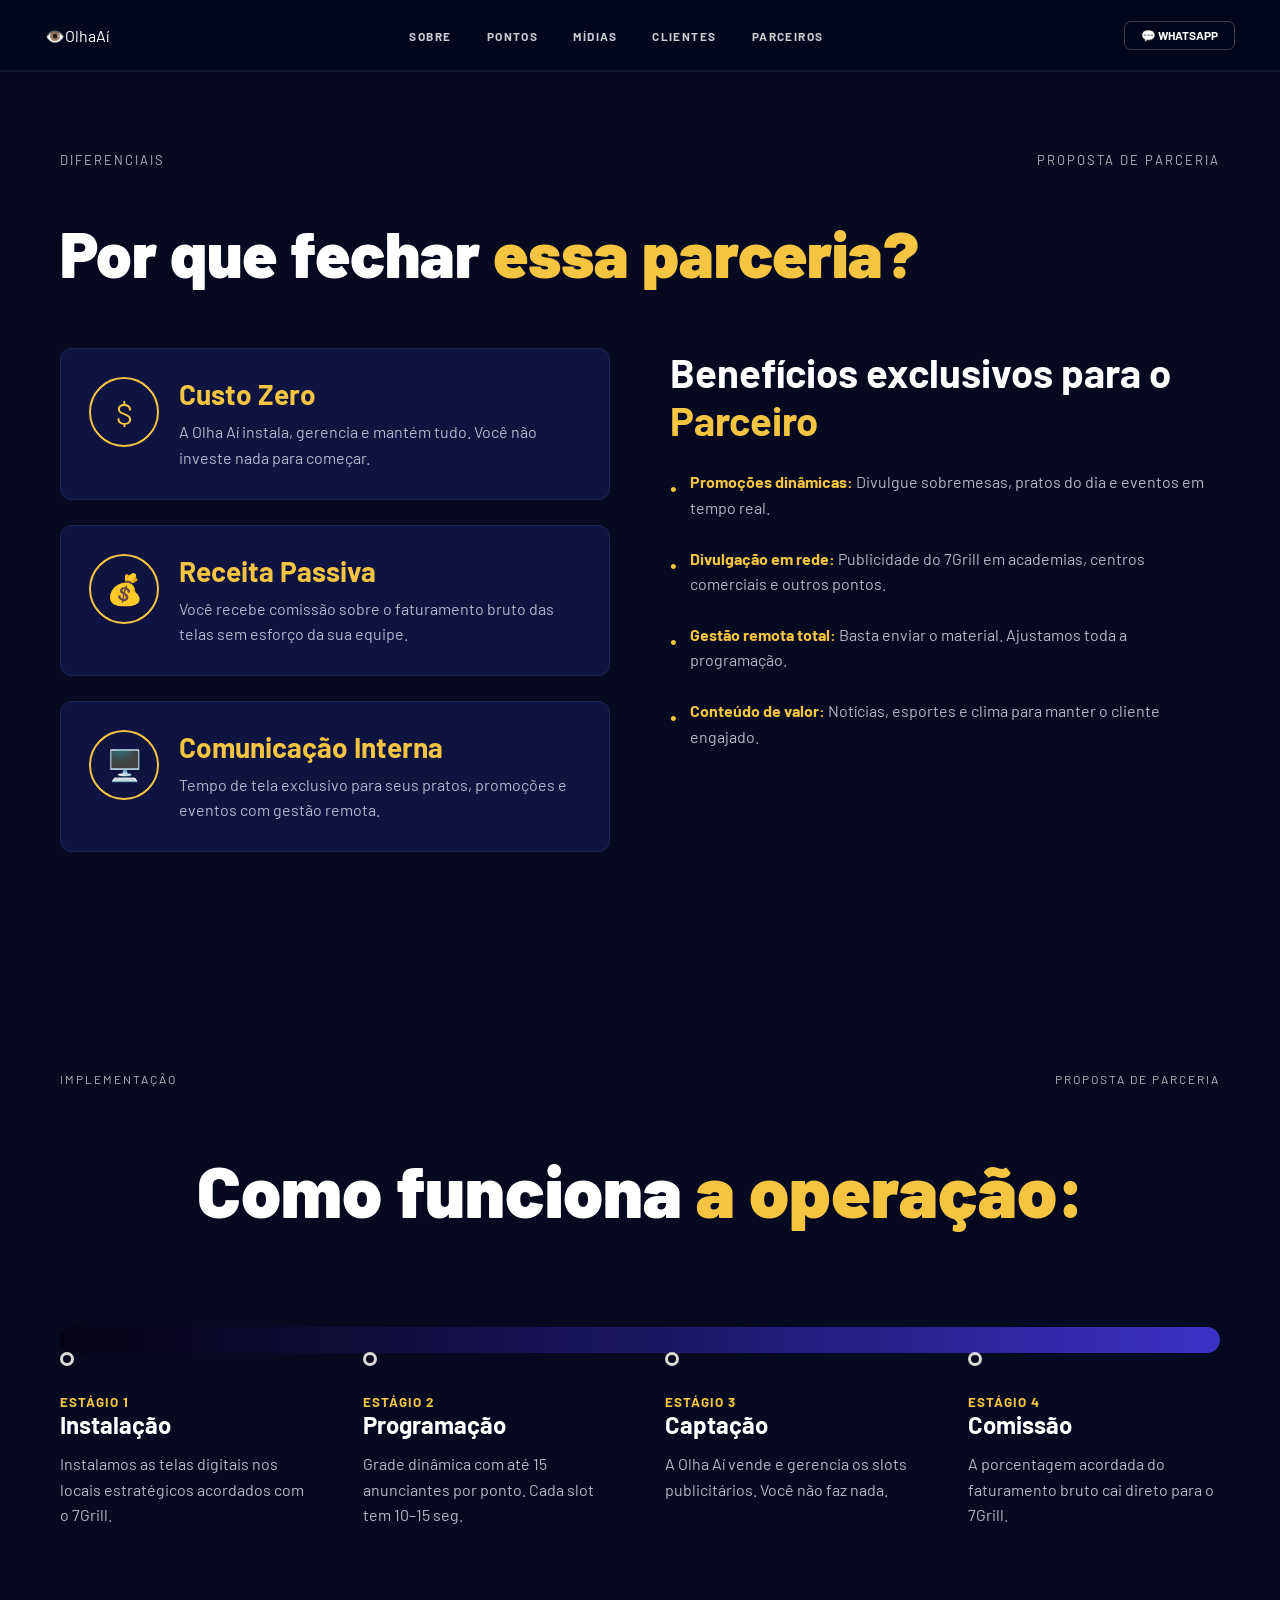
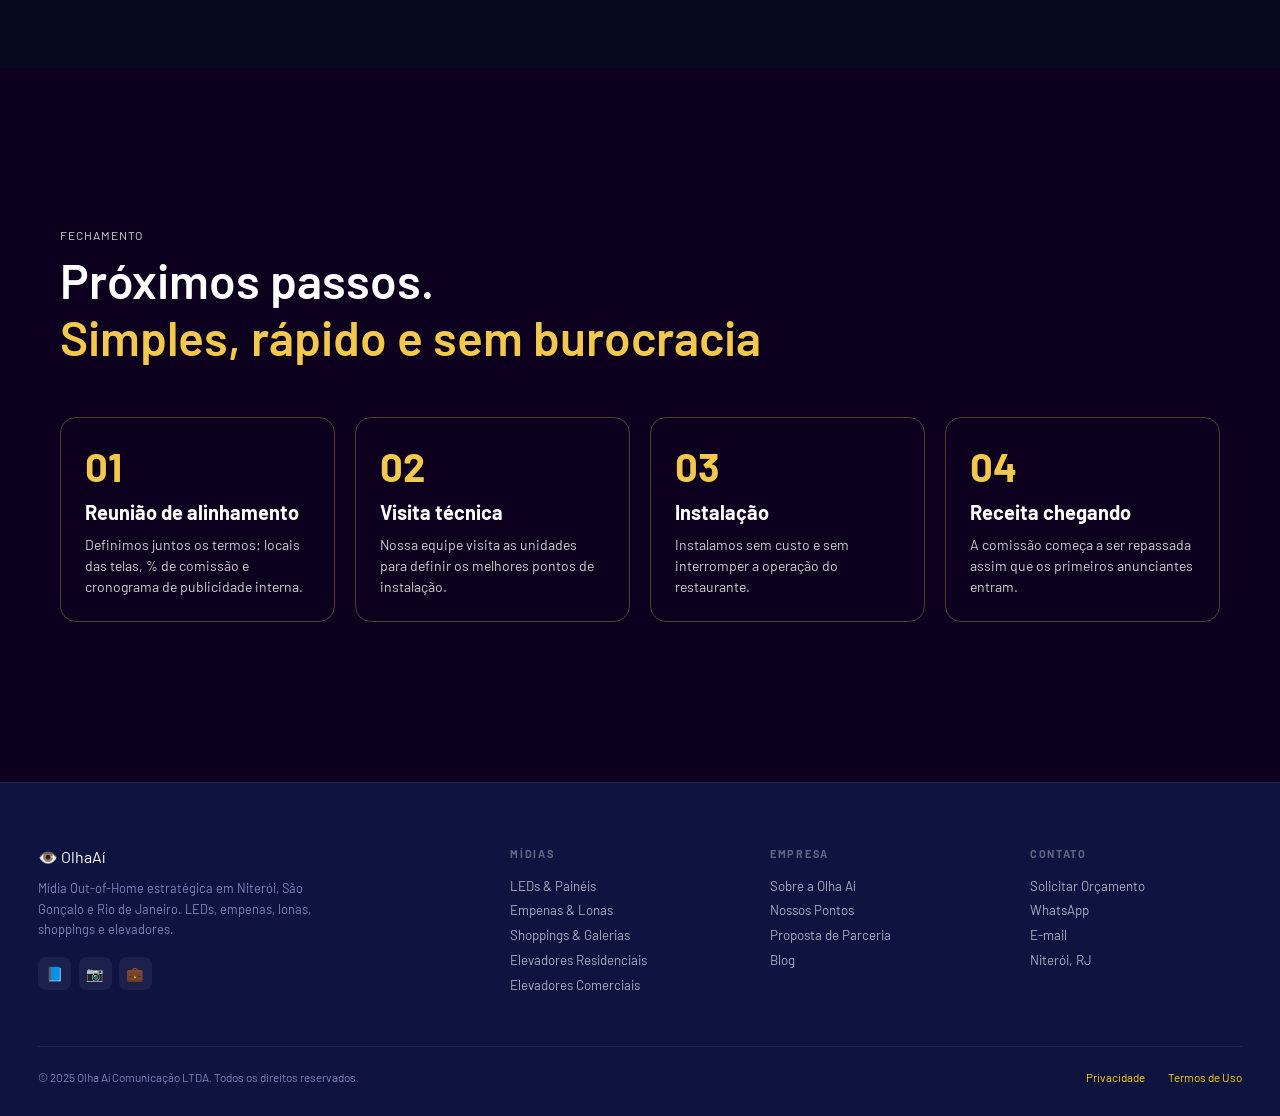
==== associar-se.html @ 217d883e "Atualiza site" ====
<!DOCTYPE html>
<html lang="pt-BR">
<head>
<meta charset="UTF-8"/>
<meta name="viewport" content="width=device-width, initial-scale=1.0"/>
<title>Olha Aí — Mídia Out-of-Home Niterói & RJ</title>
<link rel="stylesheet" href="parceriros.css"/>
<link rel="stylesheet" href="style.css"/>
</head>
<body>
 

<nav id="navbar">
  <a class="logo" href="#hero">
    <span class="logo-icon">👁️</span>
    Olha <span class="logo-accent">Aí</span>
  </a>
  <div class="nav-links">
    <a href="#sobre">SOBRE</a>
    <a href="#pontos">PONTOS</a>
    <a href="#midias">MÍDIAS</a>
    <a href="#clientes">CLIENTES</a>
    <a href="parceiros.html">PARCEIROS</a>
  </div>
  <div class="nav-actions">
    <button class="btn-whatsapp">💬 WHATSAPP</button>
   
  </div>
</nav>

<section class="section">

    <div class="header">
        <span>DIFERENCIAIS</span>
        <span>PROPOSTA DE PARCERIA</span>
    </div>

    <h1 class="title">
        Por que fechar <span>essa parceria?</span>
    </h1>

    <div class="grid">

        <div class="cards">

            <div class="card">
                <div class="icon">$</div>
                <div>
                    <h3>Custo Zero</h3>
                    <p>A Olha Aí instala, gerencia e mantém tudo. Você não investe nada para começar.</p>
                </div>
            </div>

            <div class="card">
                <div class="icon">💰</div>
                <div>
                    <h3>Receita Passiva</h3>
                    <p>Você recebe comissão sobre o faturamento bruto das telas sem esforço da sua equipe.</p>
                </div>
            </div>

            <div class="card">
                <div class="icon">🖥️</div>
                <div>
                    <h3>Comunicação Interna</h3>
                    <p>Tempo de tela exclusivo para seus pratos, promoções e eventos com gestão remota.</p>
                </div>
            </div>

        </div>

        <div class="benefits">
            <h2>Benefícios exclusivos para o <span class="gold">Parceiro</span></h2>

            <ul>
                <li><strong>Promoções dinâmicas:</strong> Divulgue sobremesas, pratos do dia e eventos em tempo real.</li>
                <li><strong>Divulgação em rede:</strong> Publicidade do 7Grill em academias, centros comerciais e outros pontos.</li>
                <li><strong>Gestão remota total:</strong> Basta enviar o material. Ajustamos toda a programação.</li>
                <li><strong>Conteúdo de valor:</strong> Notícias, esportes e clima para manter o cliente engajado.</li>
            </ul>
        </div>

    </div>

</section>
<section class="operation">

    <div class="operation-header">
        <span>IMPLEMENTAÇÃO</span>
        <span>PROPOSTA DE PARCERIA</span>
    </div>

    <h2 class="operation-title">
        Como funciona <span>a operação:</span>
    </h2>

    <div class="timeline">

        <div class="timeline-line"></div>

        <div class="step">
            <div class="dot"></div>
            <small>ESTÁGIO 1</small>
            <h3>Instalação</h3>
            <p>Instalamos as telas digitais nos locais estratégicos acordados com o 7Grill.</p>
        </div>

        <div class="step">
            <div class="dot"></div>
            <small>ESTÁGIO 2</small>
            <h3>Programação</h3>
            <p>Grade dinâmica com até 15 anunciantes por ponto. Cada slot tem 10–15 seg.</p>
        </div>

        <div class="step">
            <div class="dot"></div>
            <small>ESTÁGIO 3</small>
            <h3>Captação</h3>
            <p>A Olha Aí vende e gerencia os slots publicitários. Você não faz nada.</p>
        </div>

        <div class="step">
            <div class="dot"></div>
            <small>ESTÁGIO 4</small>
            <h3>Comissão</h3>
            <p>A porcentagem acordada do faturamento bruto cai direto para o 7Grill.</p>
        </div>

    </div>

</section>

<section class="steps">
  <div class="container">
    <header class="steps-header">
      <span class="tag">FECHAMENTO</span>
      <h2>
        Próximos passos.<br />
        <span>Simples, rápido e sem burocracia</span>
      </h2>
    </header>

    <div class="steps-grid">
      <article class="step-card">
        <span class="step-number">01</span>
        <h3>Reunião de alinhamento</h3>
        <p>
          Definimos juntos os termos: locais das telas, % de comissão e
          cronograma de publicidade interna.
        </p>
      </article>

      <article class="step-card">
        <span class="step-number">02</span>
        <h3>Visita técnica</h3>
        <p>
          Nossa equipe visita as unidades para definir os melhores pontos de
          instalação.
        </p>
      </article>

      <article class="step-card">
        <span class="step-number">03</span>
        <h3>Instalação</h3>
        <p>
          Instalamos sem custo e sem interromper a operação do restaurante.
        </p>
      </article>

      <article class="step-card">
        <span class="step-number">04</span>
        <h3>Receita chegando</h3>
        <p>
          A comissão começa a ser repassada assim que os primeiros anunciantes
          entram.
        </p>
      </article>
    </div>
  </div>
</section>
<footer>
  <div class="footer-grid">
    <div class="footer-brand">
      <a class="logo" href="#hero">👁️ Olha <span class="logo-accent">Aí</span></a>
      <p>Mídia Out-of-Home estratégica em Niterói, São Gonçalo e Rio de Janeiro. LEDs, empenas, lonas, shoppings e elevadores.</p>
      <div class="footer-socials">
        <a class="soc" href="#">📘</a>
        <a class="soc" href="#">📷</a>
        <a class="soc" href="#">💼</a>
      </div>
    </div>
    <div class="footer-col"><h4>MÍDIAS</h4><a href="#">LEDs &amp; Painéis</a><a href="#">Empenas &amp; Lonas</a><a href="#">Shoppings &amp; Galerias</a><a href="#">Elevadores Residenciais</a><a href="#">Elevadores Comerciais</a></div>
    <div class="footer-col"><h4>EMPRESA</h4><a href="#">Sobre a Olha Aí</a><a href="#">Nossos Pontos</a><a href="#">Proposta de Parceria</a><a href="#">Blog</a></div>
    <div class="footer-col"><h4>CONTATO</h4><a href="#">Solicitar Orçamento</a><a href="#">WhatsApp</a><a href="#">E-mail</a><a href="#">Niterói, RJ</a></div>
  </div>
  <div class="footer-bottom">
    <p>© 2025 Olha Aí Comunicação LTDA. Todos os direitos reservados.</p>
    <div class="footer-links"><a href="#">Privacidade</a><a href="#">Termos de Uso</a></div>
  </div>
</footer>

</body>
</html>
---- parceriros.css ----
:root{
  --bg: #0b0620;
  --bg-dark: #0d001f;
  --card: #121033;

  --gold: #f5c542;
  --primary: #f2c94c;

  --text: #ffffff;
  --text-light: #ffffff;
  --text-soft: #b6b6c9;
  --text-muted: #cfcfcf;

  --card-border: rgba(242, 201, 76, 0.3);
}


*{
  margin:0;
  padding:0;
  box-sizing:border-box;
}

body{
  font-family:'Inter', sans-serif;
  background: var(--bg);
  color: var(--text);
}


.container,
.section,
.operation{
  max-width:1200px;
  margin:auto;
  padding:80px 20px;
}

.operation{
  padding:140px 20px;
  text-align:center;
}


.header,
.operation-header{
  display:flex;
  justify-content:space-between;
  margin-bottom:50px;
  font-size:13px;
  letter-spacing:2px;
  opacity:.7;
}

.operation-header{
  font-size:12px;
  margin-bottom:60px;
}


.title{
  font-size:64px;
  font-weight:900;
  line-height:1.1;
  margin-bottom:60px;
}

.operation-title{
  font-size:72px;
  font-weight:900;
  max-width:900px;
  margin:auto;
}

.title span,
.operation-title span,
.gold{
  color: var(--gold);
}


.grid{
  display:grid;
  grid-template-columns:1fr 1fr;
  gap:60px;
}


.cards{
  display:flex;
  flex-direction:column;
  gap:25px;
}

.card{
  display:flex;
  gap:20px;
  padding:28px;
  border-radius:18px;
  background: linear-gradient(145deg,#15123a,#0e0c28);
  border:1px solid rgba(255,255,255,0.05);
  transition:.3s;
}

.card:hover{
  transform: translateY(-5px);
  border-color: rgba(245,197,66,0.4);
}

.icon{
  min-width:70px;
  height:70px;
  border-radius:50%;
  border:2px solid var(--gold);
  display:flex;
  align-items:center;
  justify-content:center;
  font-size:30px;
  color:var(--gold);
}

.card h3{
  font-size:28px;
  color:var(--gold);
  margin-bottom:8px;
}

.card p{
  color:var(--text-soft);
  line-height:1.6;
}


.benefits h2{
  font-size:40px;
  margin-bottom:25px;
}

.benefits ul{
  list-style:none;
  display:flex;
  flex-direction:column;
  gap:25px;
}

.benefits li{
  position:relative;
  padding-left:20px;
  color:var(--text-soft);
  line-height:1.6;
}

.benefits li::before{
  content:"•";
  position:absolute;
  left:0;
  font-size:22px;
  color:var(--gold);
}

.benefits strong{
  color:var(--gold);
}

.timeline{
  position:relative;
  display:grid;
  grid-template-columns:repeat(4,1fr);
  gap:50px;
  margin-top:120px;
}

.timeline-line{
  position:absolute;
  top:-25px;
  left:0;
  right:0;
  height:26px;
  border-radius:20px;
  background: linear-gradient(90deg,#050314,#1a1560,#3a32c7);
  z-index:-1;
}

.step{
  text-align:left;
}

.step small{
  color:var(--gold);
  font-weight:700;
  letter-spacing:1px;
}

.dot{
  width:14px;
  height:14px;
  margin-bottom:25px;
  border-radius:50%;
  border:3px solid #d9d9d9;
  background:var(--bg);
}

.step h3{
  font-size:24px;
  margin-bottom:12px;
}

.step p{
  color:var(--text-soft);
  line-height:1.6;
}

.steps{
  background: var(--bg-dark);
  color: var(--text-light);
  padding:80px 20px;
}

.steps-header{
  margin-bottom:50px;
}

.steps-header .tag{
  display:block;
  margin-bottom:10px;
  font-size:12px;
  letter-spacing:1px;
  color:var(--text-muted);
}

.steps-header h2{
  font-size:48px;
  font-weight:600;
  line-height:1.2;
}

.steps-header h2 span{
  display:block;
  color:var(--primary);
}

.steps-grid{
  display:grid;
  grid-template-columns:repeat(4,1fr);
  gap:20px;
}

.step-card{
  padding:24px;
  border-radius:16px;
  border:1px solid var(--card-border);
  transition:.3s;
}

.step-card:hover{
  transform:translateY(-5px);
  border-color:var(--primary);
}

.step-number{
  display:block;
  margin-bottom:10px;
  font-size:40px;
  font-weight:700;
  color:var(--primary);
}

.step-card h3{
  font-size:20px;
  margin-bottom:10px;
}

.step-card p{
  font-size:14px;
  line-height:1.5;
  color:var(--text-muted);
}

@media(max-width:1024px){
  .steps-grid{
    grid-template-columns:repeat(2,1fr);
  }

  .steps-header h2{
    font-size:36px;
  }
}

@media(max-width:1000px){
  .operation-title{
    font-size:42px;
  }

  .timeline{
    grid-template-columns:1fr;
    margin-top:60px;
  }

  .timeline-line{
    display:none;
  }
}

@media(max-width:900px){
  .title{
    font-size:42px;
  }

  .grid{
    grid-template-columns:1fr;
  }
}

@media(max-width:600px){
  .steps-grid{
    grid-template-columns:1fr;
  }

  .steps-header h2{
    font-size:28px;
  }
}
---- style.css ----
@import url('https://fonts.googleapis.com/css2?family=Barlow+Condensed:ital,wght@0,400;0,600;0,700;0,800;0,900;1,400&family=Barlow:ital,wght@0,400;0,500;0,600;0,700;1,400&display=swap');


*, *::before, *::after { box-sizing: border-box; margin: 0; padding: 0; }


:root {
  
  --bg-base:   #06091f;
  --bg-alt:    #0b0f2e;
  --bg-card:   #0e1340;
  --bg-card2:  #101648;
  --bg-input:  #0c1138;
  --bg-form:   #0b0f2e;

  
  --border:    rgba(255,255,255,0.07);
  --border-md: rgba(255,255,255,0.12);

  
  --yellow:    #FFD600;
  --yellow-h:  #e6c000;
  --green:     #22c55e;
  --white:     #ffffff;
  --muted:     #7c85b8;

  --pill-led:        rgba(59,130,246,0.18);
  --pill-led-txt:    #60a5fa;
  --pill-empena:     rgba(239,68,68,0.18);
  --pill-empena-txt: #f87070;
  --pill-shopping:   rgba(168,85,247,0.18);
  --pill-shopping-txt:#be80fa;
  --pill-elevador:   rgba(34,197,94,0.18);
  --pill-elevador-txt:#44d472;
  --pill-lona:       rgba(249,115,22,0.18);
  --pill-lona-txt:   #fb8f3c;
  --pill-restaurante:rgba(190,18,60,0.2);
  --pill-restaurante-txt:#fb7185;

  
  --grad-led:        linear-gradient(135deg,#140d52,#0d1d6a);
  --grad-empena:     linear-gradient(135deg,#380a0a,#6a1010);
  --grad-shopping:   linear-gradient(135deg,#0d1620,#102244);
  --grad-elevador:   linear-gradient(135deg,#0a2616,#0f4022);
  --grad-lona:       linear-gradient(135deg,#1c0a30,#40104e);
  --grad-restaurante:linear-gradient(135deg,#2d0f1a,#4a0f28);

 
  --font-display: 'Barlow Condensed', sans-serif;
  --font-body:    'Barlow', sans-serif;
}


html { scroll-behavior: smooth; }

body {
  background: var(--bg-base);
  color: var(--white);
  font-family: var(--font-body);
  overflow-x: hidden;
  -webkit-font-smoothing: antialiased;
}


.accent        { color: var(--yellow); }
.eyebrow       { font-size: 0.72rem; font-weight: 700; letter-spacing: 0.16em; color: var(--yellow); text-transform: uppercase; margin-bottom: 0.6rem; }
.section-title { font-family: var(--font-display); font-size: clamp(2.6rem,4.5vw,4.2rem); font-weight: 900; line-height: 0.95; margin-bottom: 1rem; }
.section-sub   { font-family: var(--font-body); font-size: 0.88rem; color: var(--white); max-width: 500px; margin-top: 0.4rem; line-height: 1.6; }


.fade-in { opacity: 0; transform: translateY(22px); transition: opacity .55s ease, transform .55s ease; }
.fade-in.delay-1 { transition-delay: .15s; }
.fade-in.delay-2 { transition-delay: .3s; }
.fade-in.visible { opacity: 1; transform: translateY(0); }

 
#navbar {
  position: sticky; top: 0; z-index: 100;
  height: 72px;
  background: rgba(2, 9, 30, 0.96);
  backdrop-filter: blur(18px);
  border-bottom: 1px solid rgba(255,255,255,0.06);
  box-shadow: inset 0 -1px 0 rgba(255,255,255,0.04);
  display: flex; align-items: center; justify-content: space-between;
  padding: 0 2.8rem;
}

.logo {
  display: flex; align-items: center;
  color: var(--white); text-decoration: none;
}
.logo-img {
  max-height: 120px;
  margin-top: 20px; 
  width: auto;
  display: block;
  object-fit: contain;
}

.nav-links { display: flex; align-items: center; gap: 2.2rem; }
.nav-links a {
  font-size: 0.74rem; font-weight: 700; letter-spacing: 0.12em;
  color: rgba(255,255,255,0.8); text-decoration: none;
  transition: color .18s;
}
.nav-links a:hover { color: var(--white); }

.nav-actions { display: flex; align-items: center; gap: 0.6rem; }

.btn-whatsapp {
  background: transparent;
  border: 1.5px solid rgba(255,255,255,0.22);
  color: var(--white); padding: 0.38rem 1rem;
  border-radius: 7px; font-size: 0.74rem; font-weight: 700;
  cursor: pointer; display: flex; align-items: center; gap: 5px;
  font-family: var(--font-body); transition: border-color .18s;
}
.btn-whatsapp:hover { border-color: rgba(255,255,255,0.5); }

.btn-orcamento {
  background: var(--yellow); color: #000;
  padding: 0.38rem 1.1rem; border-radius: 7px;
  font-size: 0.74rem; font-weight: 900; letter-spacing: 0.06em;
  cursor: pointer; border: none; font-family: var(--font-body);
  transition: background .18s;
}
.btn-orcamento:hover { background: var(--yellow-h); }


.btn-primary {
  background: var(--yellow); color: #000;
  padding: 0.65rem 1.4rem; border-radius: 8px;
  font-weight: 800; font-size: 0.88rem; border: none;
  cursor: pointer; display: inline-flex; align-items: center; gap: 6px;
  font-family: var(--font-body); transition: background .18s, transform .1s;
}
.btn-primary:hover { background: var(--yellow-h); transform: translateY(-1px); }

.btn-ghost {
  background: transparent;
  border: 1.5px solid rgba(255,255,255,0.22);
  color: var(--white); padding: 0.65rem 1.4rem;
  border-radius: 8px; font-weight: 600; font-size: 0.88rem;
  cursor: pointer; font-family: var(--font-body);
  transition: border-color .18s;
}
.btn-ghost:hover { border-color: rgba(255,255,255,0.55); }


#hero {
  min-height: calc(100vh - 58px);
  background:
    radial-gradient(ellipse 65% 75% at 72% 38%, #1a2f9e 0%, #0d1655 35%, transparent 70%),
    var(--bg-base);
  display: grid;
  grid-template-columns: 1fr 1fr;
  align-items: center;
  padding: 4rem 2.4rem 2.5rem;
  position: relative; overflow: hidden;
}

#hero::before {
  content: ''; position: absolute; inset: 0; pointer-events: none;
  background-image: radial-gradient(rgba(255,255,255,0.025) 1px, transparent 1px);
  background-size: 38px 38px;
}

.hero-badge {
  display: inline-flex; align-items: center; gap: 6px;
  border: 1px solid rgba(255,255,255,0.22);
  border-radius: 50px; padding: 0.28rem 0.85rem;
  font-size: 0.7rem; font-weight: 700; letter-spacing: 0.1em;
  color: var(--white); margin-bottom: 1.1rem;
  background: rgba(255,255,255,0.04);
}

.hero-title {
  font-family: var(--font-display);
  line-height: 0.9; margin-bottom: 1.1rem;
  display: flex; flex-direction: column;
}
.ht-solid  { font-size: clamp(3.8rem,7vw,6.8rem); font-weight: 900; color: var(--white); }
.ht-yellow { font-size: clamp(3.8rem,7vw,6.8rem); font-weight: 900; color: var(--yellow); }
.ht-outline {
  font-size: clamp(3.2rem,6vw,5.8rem); font-weight: 900;
  color: transparent;
  -webkit-text-stroke: 1.5px rgba(255,255,255,0.22);
}

.hero-desc { font-size: 0.9rem; line-height: 1.65; color: var(--muted); max-width: 370px; margin-bottom: 1.9rem; }
.hero-ctas { display: flex; gap: 0.7rem; flex-wrap: wrap; }

.hero-cards { display: grid; grid-template-columns: 1fr 1fr; gap: 0.9rem; padding-left: 1.8rem; }

.hero-card {
  background: rgba(14,19,64,0.75);
  border: 1px solid rgba(255,255,255,0.08);
  border-radius: 16px; padding: 1.3rem;
  backdrop-filter: blur(10px);
  transition: transform .2s, border-color .2s;
}
.hero-card:hover { transform: translateY(-3px); border-color: rgba(255,214,0,.28); }
.hc-icon  { font-size: 1.75rem; margin-bottom: 0.65rem; display: block; }
.hc-label { font-size: 0.62rem; letter-spacing: 0.13em; color: var(--muted); font-weight: 700; text-transform: uppercase; }
.hc-pts   { font-family: var(--font-display); font-size: 2rem; font-weight: 900; }
.hc-dot   { width: 7px; height: 7px; border-radius: 50%; background: var(--yellow); margin-top: 0.5rem; }

.hero-stats {
  grid-column: 1/-1;
  display: flex; gap: 3rem;
  padding-top: 2rem; margin-top: 0.8rem;
  border-top: 1px solid rgba(255,255,255,0.07);
}
.hstat-num { font-family: var(--font-display); font-size: 2.4rem; font-weight: 900; color: var(--yellow); line-height: 1; }
.hstat-lbl { font-size: 0.72rem; color: var(--muted); margin-top: 0.2rem; }


.ticker {
  background: var(--bg-alt);
  border-top: 1px solid var(--border);
  border-bottom: 1px solid var(--border);
  padding: 0.62rem 0; overflow: hidden;
}
.ticker-track {
  display: flex; white-space: nowrap;
  animation: ticker 32s linear infinite;
}
.ti       { font-size: 0.7rem; font-weight: 700; letter-spacing: 0.1em; padding: 0 1.8rem; color: rgba(255,255,255,0.75); }
.ti.yellow{ color: var(--yellow); }
.ti.sep   { color: rgba(255,255,255,0.25); padding: 0; }
@keyframes ticker { from{transform:translateX(0)} to{transform:translateX(-50%)} }


section { padding: 5.5rem 2.4rem; }


#sobre { background: var(--bg-base); }

.sobre-title {
  font-family: var(--font-display);
  font-size: clamp(3.2rem,6vw,5.8rem);
  font-weight: 900; line-height: 0.92;
  margin-bottom: 1.5rem;
}

.sobre-right p {
  font-size: 0.94rem; line-height: 1.75;
  color: rgba(255,255,255,0.72); margin-bottom: 1.1rem;
}
.sobre-right strong { color: var(--white); font-weight: 700; }

.sobre-quote {
  border-left: 3px solid var(--yellow);
  padding-left: 1rem;
  font-style: italic; color: var(--yellow);
  font-size: 1rem; font-weight: 600;
  margin: 1.4rem 0 1.8rem;
}


#orcamento { background: var(--bg-alt); }

.contact-grid { display: grid; grid-template-columns: 1fr 1.45fr; gap: 4rem; align-items: start; }

.contact-title {
  font-family: var(--font-display);
  font-size: clamp(2.4rem,4vw,3.6rem);
  font-weight: 900; line-height: 0.95; margin-bottom: 1.1rem;
}
.contact-desc { font-size: 0.9rem; color: var(--muted); line-height: 1.65; margin-bottom: 1.8rem; }

.cd-row { display: flex; align-items: center; gap: 0.7rem; margin-bottom: 0.9rem; }
.cd-icon {
  width: 40px; height: 40px; border-radius: 10px;
  background: rgba(255,255,255,0.06);
  display: flex; align-items: center; justify-content: center;
  font-size: 1.05rem; flex-shrink: 0;
}
.cd-label { font-size: 0.62rem; letter-spacing: 0.12em; color: var(--muted); font-weight: 700; text-transform: uppercase; }
.cd-value { font-size: 0.87rem; font-weight: 700; }

.form-box {
  background: var(--bg-form);
  border: 1px solid var(--border-md);
  border-radius: 18px; padding: 2.3rem;
}
.form-header { display: flex; align-items: center; gap: 0.7rem; margin-bottom: 1.8rem; }
.form-header h3 { font-size: 1.15rem; font-weight: 700; }
.badge-gratis {
  background: var(--yellow); color: #000;
  font-size: 0.62rem; font-weight: 900;
  padding: 0.15rem 0.5rem; border-radius: 4px; letter-spacing: 0.1em;
}

.form-row { display: grid; grid-template-columns: 1fr 1fr; gap: 0.9rem; margin-bottom: 0.9rem; }
.form-group { display: flex; flex-direction: column; gap: 0.3rem; }
.form-group label { font-size: 0.64rem; font-weight: 700; letter-spacing: 0.12em; color: var(--muted); text-transform: uppercase; }
.form-group input,
.form-group select,
.form-group textarea {
  background: var(--bg-input);
  border: 1px solid rgba(255,255,255,0.1);
  border-radius: 8px; padding: 0.62rem 0.95rem;
  color: var(--white); font-family: var(--font-body); font-size: 0.87rem;
  outline: none; transition: border-color .18s;
}
.form-group input:focus,
.form-group select:focus,
.form-group textarea:focus  { border-color: rgba(255,214,0,0.45); }
.form-group input::placeholder,
.form-group textarea::placeholder { color: rgba(255,255,255,0.28); }
.form-group select { appearance: none; cursor: pointer; }
.form-group select option { background: var(--bg-alt); }
.form-group.full { grid-column: 1/-1; }
textarea { resize: vertical; min-height: 96px; }

.btn-submit {
  width: 100%; background: var(--yellow); color: #000;
  border: none; border-radius: 10px; padding: 0.95rem;
  font-size: 0.86rem; font-weight: 900; letter-spacing: 0.09em;
  cursor: pointer; margin-top: 0.8rem;
  display: flex; align-items: center; justify-content: center; gap: 6px;
  font-family: var(--font-body); transition: background .18s;
}
.btn-submit:hover { background: var(--yellow-h); }

.form-note { text-align: center; font-size: 0.7rem; color: var(--muted); margin-top: 0.7rem; }
.form-note a { color: var(--yellow); text-decoration: none; }


#pontos {
  background: var(--bg-base);
  padding-bottom: 4rem;
}

.pontos-header {
  margin-bottom: 2.4rem;
}



.search-section {
  display: flex;
  align-items: center;
  gap: 8px;
  flex-wrap: nowrap;
  padding: 14px 0;
  border-top: 1px solid var(--border);
  border-bottom: 1px solid var(--border);
  margin-bottom: 0;
  position: relative;
  z-index: 50;
  overflow: visible;          
}

.search-wrap {
  flex: 1;
  min-width: 160px;
  max-width: 320px;
  position: relative;
  flex-shrink: 0;
}
.search-wrap svg {
  position: absolute; left: 13px; top: 50%;
  transform: translateY(-50%);
  color: var(--muted);
}
.search-wrap input {
  width: 100%;
  background: var(--bg-card);
  border: 1px solid var(--border-md);
  border-radius: 8px;
  padding: 10px 14px 10px 40px;
  color: var(--white);
  font-family: var(--font-body); font-size: 0.84rem;
  outline: none; transition: border-color .2s;
}
.search-wrap input:focus { border-color: rgba(255,214,0,0.4); }
.search-wrap input::placeholder { color: var(--muted); }



.dropdown-wrapper {
  position: relative;
  z-index: 400;              
  flex-shrink: 0;
}

.filter-btn {
  background: var(--bg-card);
  border: 1px solid var(--border-md);
  border-radius: 8px;
  color: rgba(255,255,255,0.8);
  padding: 10px 12px;
  font-family: var(--font-body); font-size: 0.78rem; font-weight: 600;
  cursor: pointer; white-space: nowrap;
  transition: border-color .2s, color .2s;
}
.filter-btn:hover { border-color: rgba(255,214,0,0.4); color: var(--yellow); }

.dropdown-menu {
  display: none;
  position: absolute; top: calc(100% + 6px); left: 0;
  background: #0e1340;
  border: 1px solid var(--border-md);
  border-radius: 10px;
  min-width: 200px;
  z-index: 9999;              /* bem acima de tudo */
  box-shadow: 0 16px 40px rgba(0,0,0,0.7);
  max-height: 260px; overflow-y: auto;
}
.dropdown-menu.open { display: block; }
.dropdown-menu::-webkit-scrollbar { width: 3px; }
.dropdown-menu::-webkit-scrollbar-thumb { background: var(--border-md); border-radius: 2px; }

.dropdown-item {
  display: flex; align-items: center; gap: 9px;
  padding: 9px 14px; cursor: pointer; font-size: 0.81rem;
  transition: background .15s;
}
.dropdown-item:hover { background: rgba(255,214,0,0.06); }
.dropdown-item input[type="checkbox"] { accent-color: var(--yellow); width: 14px; height: 14px; cursor: pointer; flex-shrink: 0; }
.dropdown-item label { cursor: pointer; color: rgba(255,255,255,0.82); }



.btn-clear {
  background: transparent;
  border: 1px solid rgba(255,255,255,0.14);
  border-radius: 8px; color: var(--muted);
  padding: 10px 12px;
  font-family: var(--font-body); font-size: 0.75rem; font-weight: 700;
  cursor: pointer; white-space: nowrap; flex-shrink: 0;
  transition: border-color .2s, color .2s;
}
.btn-clear:hover { border-color: #ef4444; color: #ef4444; }

.btn-yellow {
  background: var(--yellow); color: #000;
  border: none; border-radius: 8px;
  padding: 10px 12px;
  font-family: var(--font-body); font-size: 0.75rem; font-weight: 800;
  cursor: pointer; letter-spacing: 0.04em; white-space: nowrap; flex-shrink: 0;
  transition: background .2s;
}
.btn-yellow:hover { background: var(--yellow-h); }

.btn-outline-yellow {
  background: transparent;
  border: 1px solid rgba(255,214,0,0.45);
  border-radius: 8px; color: var(--yellow);
  padding: 10px 12px;
  font-family: var(--font-body); font-size: 0.75rem; font-weight: 700;
  cursor: pointer; white-space: nowrap; flex-shrink: 0;
  transition: background .2s;
}
.btn-outline-yellow:hover { background: rgba(255,214,0,0.08); }


.tabs-section {
  display: flex; align-items: center; gap: 2px;
  border-bottom: 1px solid var(--border);
  overflow-x: auto;
}
.tabs-section::-webkit-scrollbar { height: 0; }


.filter-tab {
  padding: 14px 18px;
  font-family: var(--font-body);
  font-size: 0.76rem; font-weight: 700; letter-spacing: 0.04em;
  color: var(--muted);
  cursor: pointer;
  border-bottom: 2px solid transparent;
  white-space: nowrap;
  display: flex; align-items: center; gap: 7px;
  transition: color .18s;
  background: none; border-top: none; border-left: none; border-right: none;
}
.filter-tab:hover { color: rgba(255,255,255,0.75); }
.filter-tab.active { color: var(--yellow); border-bottom-color: var(--yellow); }

.tab-count {
  background: rgba(255,255,255,0.08);
  color: var(--muted);
  border-radius: 20px;
  padding: 1px 7px;
  font-size: 0.68rem; font-weight: 700;
}
.filter-tab.active .tab-count { background: var(--yellow); color: #000; }


.active-filters {
  display: flex; gap: 6px; flex-wrap: wrap;
  padding: 12px 0 4px;
  min-height: 0;
}

.filter-tag {
  display: flex; align-items: center; gap: 6px;
  background: rgba(255,214,0,0.08);
  border: 1px solid rgba(255,214,0,0.25);
  border-radius: 20px;
  padding: 3px 10px;
  font-size: 0.72rem; color: var(--yellow);
}
.filter-tag button {
  background: none; border: none;
  color: rgba(255,214,0,0.7); cursor: pointer;
  font-size: 0.85rem; line-height: 1; padding: 0;
  transition: color .15s;
}
.filter-tag button:hover { color: var(--yellow); }

.results-header {
  display: flex; align-items: center; justify-content: space-between;
  flex-wrap: wrap; gap: 10px;
  padding: 16px 0 14px;
}
.results-count { font-size: 0.82rem; color: var(--muted); }
.results-count strong { color: var(--white); font-weight: 700; }

.sort-select {
  background: var(--bg-card);
  border: 1px solid var(--border-md);
  border-radius: 8px; color: var(--white);
  padding: 8px 12px;
  font-family: var(--font-body); font-size: 0.78rem;
  cursor: pointer; outline: none;
}


.cards-grid {
  display: grid;
  grid-template-columns: repeat(auto-fill, minmax(240px,1fr));
  gap: 16px;
}


.card {
  background: var(--bg-card);
  border: 1px solid var(--border);
  border-radius: 12px; overflow: hidden;
  cursor: pointer; position: relative;
  transition: transform .2s, border-color .2s, box-shadow .2s;
}
.card:hover {
  transform: translateY(-3px);
  border-color: rgba(255,214,0,0.25);
  box-shadow: 0 10px 32px rgba(0,0,0,0.35);
}
.card.selected { border-color: rgba(255,214,0,0.55); }

.card-checkbox {
  position: absolute; top: 10px; right: 10px;
  width: 17px; height: 17px;
  accent-color: var(--yellow);
  cursor: pointer; z-index: 2;
}


.card-image {
  height: 120px;
  display: flex; align-items: center; justify-content: center;
  position: relative; overflow: hidden;
}
.card-image .icon { font-size: 44px; }

.bg-led        { background: var(--grad-led); }
.bg-empena     { background: var(--grad-empena); }
.bg-shopping   { background: var(--grad-shopping); }
.bg-elevador   { background: var(--grad-elevador); }
.bg-lona       { background: var(--grad-lona); }
.bg-restaurante{ background: var(--grad-restaurante); }


.card-body { padding: 12px 14px 14px; }

.card-meta {
  display: flex; align-items: center; justify-content: space-between;
  margin-bottom: 7px;
}

.type-pill {
  font-size: 0.62rem; font-weight: 800;
  letter-spacing: 0.06em; border-radius: 4px;
  padding: 2px 7px; text-transform: uppercase;
}
.pill-led        { background: var(--pill-led);        color: var(--pill-led-txt); }
.pill-empena     { background: var(--pill-empena);     color: var(--pill-empena-txt); }
.pill-shopping   { background: var(--pill-shopping);   color: var(--pill-shopping-txt); }
.pill-elevador   { background: var(--pill-elevador);   color: var(--pill-elevador-txt); }
.pill-lona       { background: var(--pill-lona);       color: var(--pill-lona-txt); }
.pill-restaurante{ background: var(--pill-restaurante);color: var(--pill-restaurante-txt); }

.available-badge {
  font-size: 0.65rem; font-weight: 600; color: var(--green);
  display: flex; align-items: center; gap: 4px;
}
.available-badge::before {
  content: ''; width: 5px; height: 5px;
  background: var(--green); border-radius: 50%; display: inline-block;
}

.card-title { font-size: 0.88rem; font-weight: 700; margin-bottom: 3px; color: var(--white); line-height: 1.3; }

.card-address {
  font-size: 0.71rem; color: var(--muted);
  margin-bottom: 9px;
  display: flex; align-items: flex-start; gap: 3px;
}

.card-specs {
  display: flex; align-items: center; gap: 6px;
  margin-bottom: 11px; flex-wrap: wrap;
}
.spec {
  font-size: 0.65rem; font-weight: 600; color: var(--muted);
  background: rgba(255,255,255,0.05);
  padding: 2px 7px; border-radius: 4px;
}

.card-footer { display: flex; align-items: center; justify-content: space-between; }
.city-tag { font-size: 0.65rem; font-weight: 700; letter-spacing: 0.08em; color: var(--muted); }

.btn-details {
  background: var(--yellow); color: #000;
  border: none; border-radius: 5px;
  padding: 6px 12px;
  font-size: 0.66rem; font-weight: 900; letter-spacing: 0.05em;
  cursor: pointer; text-transform: uppercase;
  font-family: var(--font-body); transition: background .15s;
}
.btn-details:hover { background: var(--yellow-h); }


.empty-state {
  grid-column: 1/-1; text-align: center;
  padding: 72px 20px; color: var(--muted);
}
.empty-state .empty-icon { font-size: 48px; margin-bottom: 14px; }
.empty-state h3 { font-size: 1rem; font-weight: 700; color: var(--white); margin-bottom: 6px; }
.empty-state p  { font-size: 0.82rem; }


#midias { background: var(--bg-alt); }

.midias-grid {
  display: grid; grid-template-columns: repeat(3,1fr);
  border: 1px solid var(--border); border-radius: 14px;
  overflow: hidden; margin-top: 2.8rem;
}
.midia-card {
  padding: 2.3rem 1.8rem;
  border: 1px solid var(--border);
  background: var(--bg-base);
  transition: background .25s; cursor: pointer; position: relative;
}
.midia-card::after {
  content: ''; position: absolute; top: 0; left: 0; right: 0;
  height: 3px; background: var(--yellow);
  transform: scaleX(0); transition: transform .25s;
}
.midia-card:hover,
.midia-card.active { background: var(--bg-card); }
.midia-card:hover::after,
.midia-card.active::after { transform: scaleX(1); }

.m-icon  { font-size: 2.3rem; margin-bottom: 0.9rem; display: block; }
.m-name  { font-family: var(--font-display); font-size: 1.25rem; font-weight: 800; margin-bottom: 0.5rem; letter-spacing: 0.01em; }
.m-desc  { font-size: 0.8rem; color: var(--muted); line-height: 1.55; margin-bottom: 0.9rem; }
.m-tags  { display: flex; gap: 0.35rem; flex-wrap: wrap; }
.m-tags span {
  font-size: 0.62rem; font-weight: 800; letter-spacing: 0.08em;
  background: rgba(255,255,255,0.06); border-radius: 4px;
  padding: 0.18rem 0.45rem; color: rgba(255,255,255,0.55);
}
.m-arrow { position: absolute; top: 1.4rem; right: 1.4rem; font-size: 0.8rem; color: var(--muted); }


#stats { background: var(--yellow); padding: 4.5rem 2.4rem; }
.stats-grid { display: grid; grid-template-columns: repeat(4,1fr); gap: 2rem; }
.snum { font-family: var(--font-display); font-size: clamp(3rem,5vw,5rem); font-weight: 900; color: #000; line-height: 1; }
.sdesc{ font-size: 0.8rem; color: rgba(0,0,0,0.68); margin-top: 0.3rem; line-height: 1.4; }
.ssrc { font-size: 0.62rem; color: rgba(0,0,0,0.45); margin-top: 0.2rem; font-style: italic; }


#clientes { background: var(--bg-alt); }

.testimonials { display: grid; grid-template-columns: repeat(3,1fr); gap: 1.4rem; margin-top: 2.8rem; }
.tcard {
  background: var(--bg-card); border: 1px solid var(--border);
  border-radius: 13px; padding: 1.7rem;
}
.tstars { color: var(--yellow); font-size: 0.88rem; margin-bottom: 0.9rem; }
.ttext  { font-size: 0.83rem; color: rgba(255,255,255,0.72); line-height: 1.65; margin-bottom: 1.1rem; font-style: italic; }
.tauthor{ display: flex; align-items: center; gap: 0.7rem; }
.tavatar{ width: 35px; height: 35px; border-radius: 50%; display: flex; align-items: center; justify-content: center; font-weight: 900; font-size: 0.88rem; flex-shrink: 0; }
.tname  { font-weight: 700; font-size: 0.83rem; }
.trole  { font-size: 0.7rem; color: var(--muted); }


footer {
  background: var(--bg-card);
  border-top: 1px solid var(--border);
  padding: 4rem 2.4rem 2rem;
}
.footer-grid { display: grid; grid-template-columns: 2fr 1fr 1fr 1fr; gap: 3rem; margin-bottom: 2.8rem; }
.footer-brand p { font-size: 0.8rem; color: var(--muted); line-height: 1.6; margin-top: 0.7rem; max-width: 300px; }
.footer-socials { display: flex; gap: 0.45rem; margin-top: 1.1rem; }
.soc {
  width: 33px; height: 33px; border-radius: 8px;
  background: rgba(255,255,255,0.06);
  display: flex; align-items: center; justify-content: center;
  font-size: 0.88rem; text-decoration: none; transition: background .18s;
}
.soc:hover { background: rgba(255,214,0,0.18); }
.footer-col h4 { font-size: 0.68rem; letter-spacing: 0.16em; font-weight: 700; color: rgba(255,255,255,0.35); text-transform: uppercase; margin-bottom: 1.1rem; }
.footer-col a  { display: block; font-size: 0.83rem; color: rgba(255,255,255,0.65); text-decoration: none; margin-bottom: 0.55rem; transition: color .18s; }
.footer-col a:hover { color: var(--yellow); }

.footer-bottom { border-top: 1px solid var(--border); padding-top: 1.4rem; display: flex; justify-content: space-between; align-items: center; }
.footer-bottom p { font-size: 0.73rem; color: var(--muted); }
.footer-links    { display: flex; gap: 1.4rem; }
.footer-links a  { font-size: 0.73rem; color: var(--yellow); text-decoration: none; }


.chat-float {
  position: fixed; bottom: 1.4rem; right: 1.4rem; z-index: 200;
  width: 50px; height: 50px; border-radius: 50%;
  background: var(--green); color: #fff;
  display: flex; align-items: center; justify-content: center;
  font-size: 1.35rem; cursor: pointer;
  box-shadow: 0 4px 18px rgba(34,197,94,0.45);
  animation: pulse-float 2.2s ease-in-out infinite;
}
@keyframes pulse-float {
  0%,100% { box-shadow: 0 4px 18px rgba(34,197,94,0.45); }
  50%      { box-shadow: 0 4px 30px rgba(34,197,94,0.15), 0 0 0 10px rgba(34,197,94,0); }
}


@media (max-width: 960px) {
  #hero              { grid-template-columns: 1fr; }
  .hero-cards        { padding-left: 0; grid-template-columns: repeat(2,1fr); margin-top: 2rem; }
  .hero-stats        { flex-wrap: wrap; gap: 1.4rem; }
  .contact-grid      { grid-template-columns: 1fr; gap: 2.5rem; }
  .midias-grid       { grid-template-columns: 1fr; }
  .stats-grid        { grid-template-columns: repeat(2,1fr); }
  .testimonials      { grid-template-columns: 1fr; }
  .footer-grid       { grid-template-columns: 1fr 1fr; }
  .form-row          { grid-template-columns: 1fr; }
  #navbar            { padding: 0 1.2rem; }
  .nav-links         { display: none; }
  section            { padding: 4rem 1.4rem; }
  .cards-grid        { grid-template-columns: repeat(auto-fill, minmax(200px,1fr)); }
}

@media (max-width: 560px) {
  .hero-cards  { grid-template-columns: 1fr 1fr; }
  .stats-grid  { grid-template-columns: 1fr 1fr; }
  .footer-grid { grid-template-columns: 1fr; }
  .cards-grid  { grid-template-columns: 1fr; }
  .search-section { gap: 6px; }
}
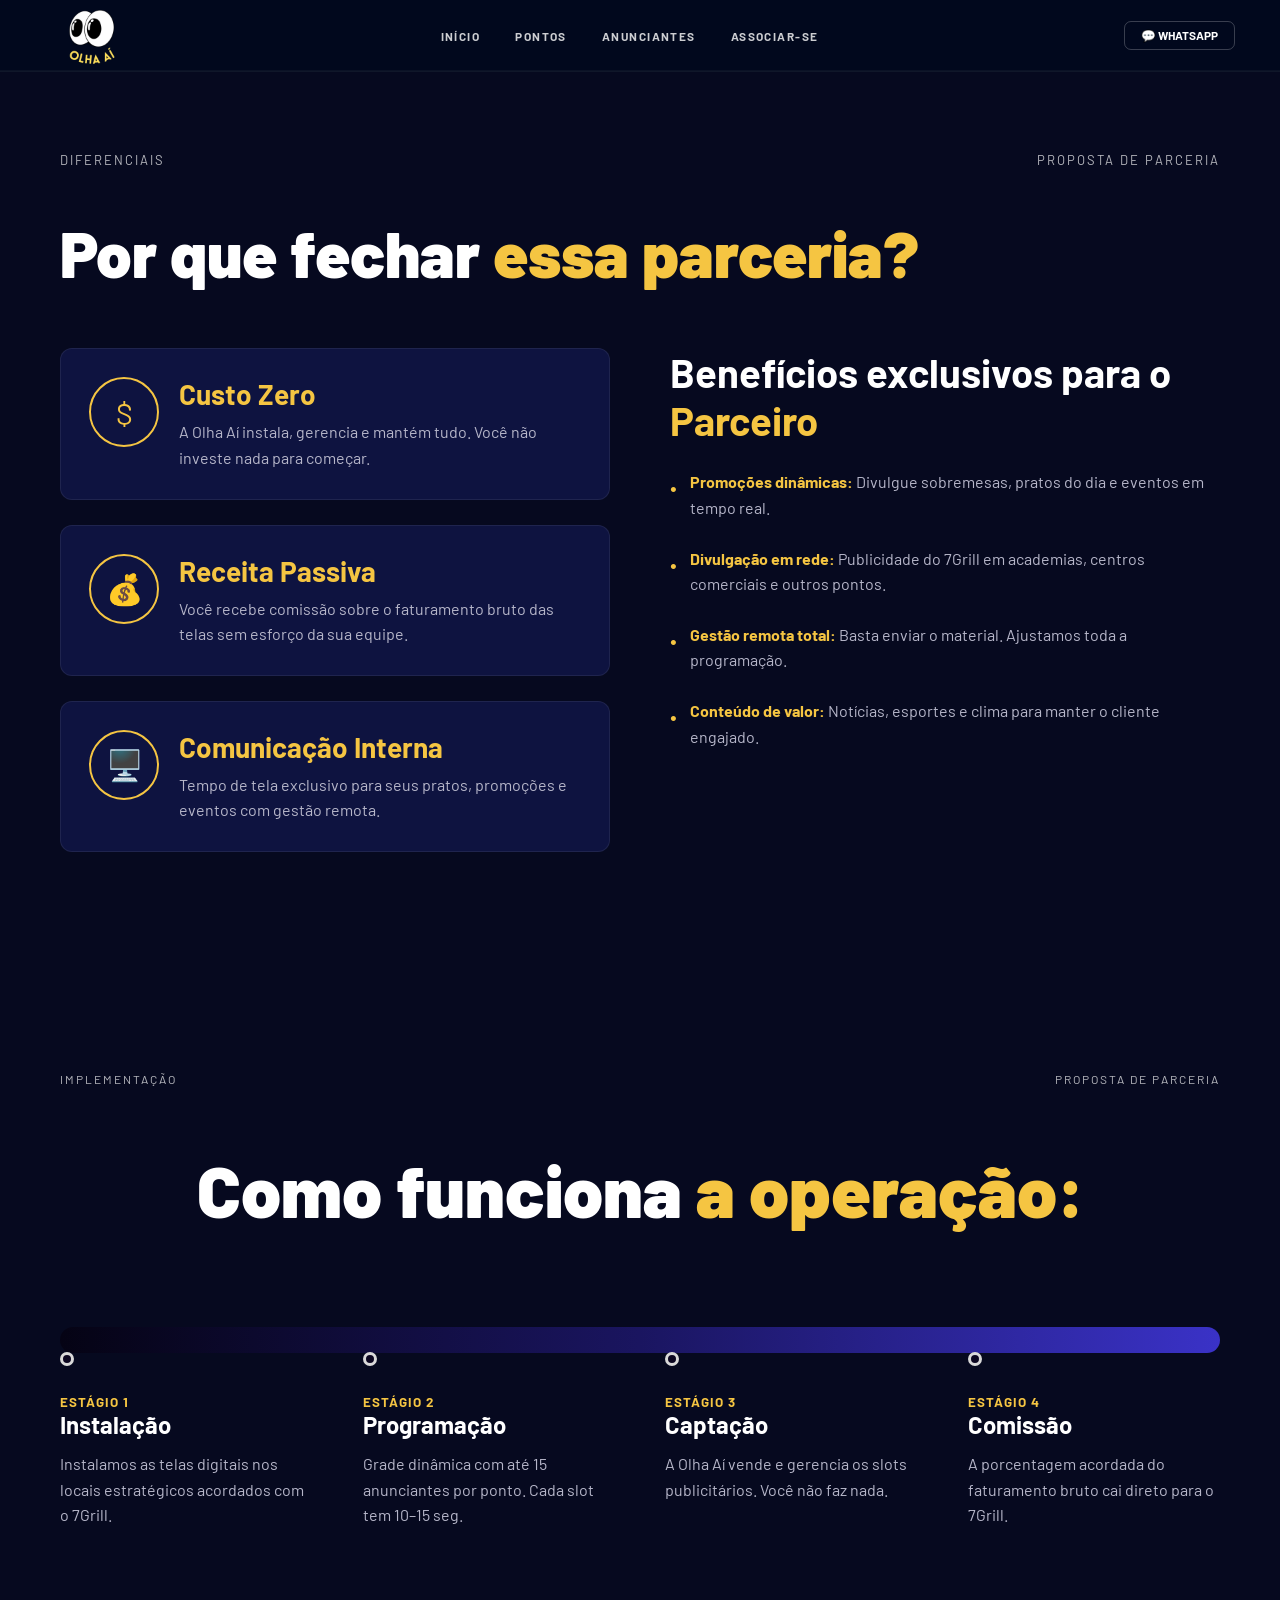
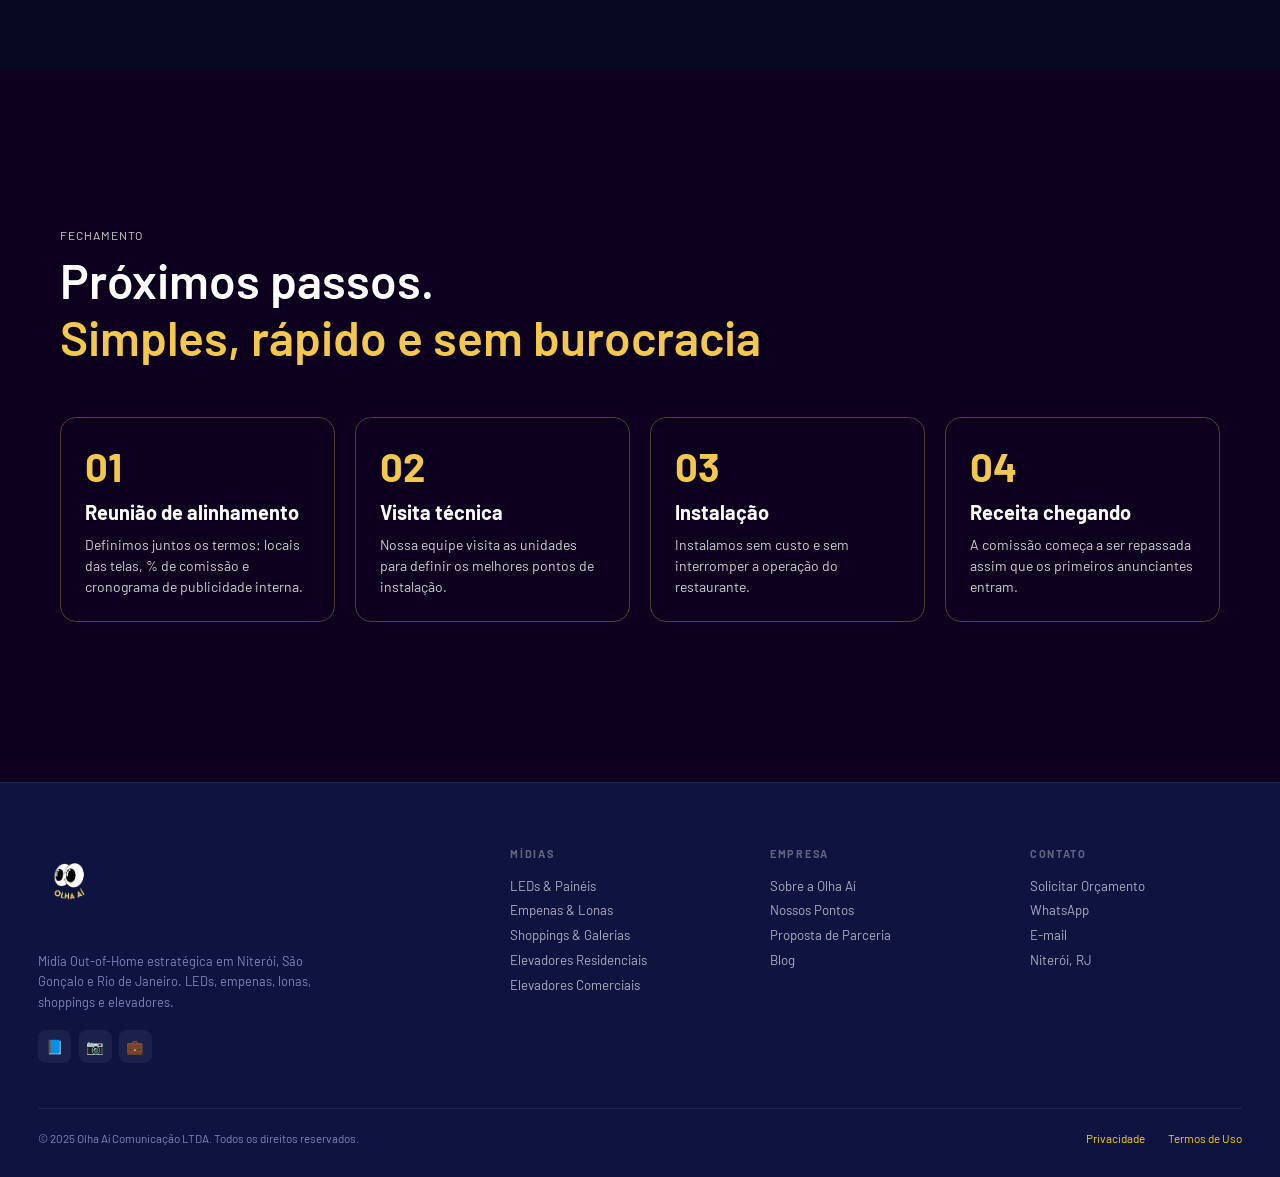
==== commit 62cf6e3e: "alteracoes e atualizacoes" ====
--- a/associar-se.html
+++ b/associar-se.html
@@ -11,16 +11,14 @@
  
 
 <nav id="navbar">
-  <a class="logo" href="#hero">
-    <span class="logo-icon">👁️</span>
-    Olha <span class="logo-accent">Aí</span>
+    <a class="logo" href="#hero">
+    <img src="img/logo3.0.png" alt="Olha Aí" class="logo-img" />
   </a>
-  <div class="nav-links">
-    <a href="#sobre">SOBRE</a>
+ <div class="nav-links">
+    <a href="index.html">INÍCIO</a>
     <a href="#pontos">PONTOS</a>
-    <a href="#midias">MÍDIAS</a>
-    <a href="#clientes">CLIENTES</a>
-    <a href="parceiros.html">PARCEIROS</a>
+    <a href="#clientes">ANUNCIANTES</a>
+    <a href="associar-se.html">ASSOCIAR-SE</a>
   </div>
   <div class="nav-actions">
     <button class="btn-whatsapp">💬 WHATSAPP</button>
@@ -181,7 +179,9 @@
 <footer>
   <div class="footer-grid">
     <div class="footer-brand">
-      <a class="logo" href="#hero">👁️ Olha <span class="logo-accent">Aí</span></a>
+      <a class="logo logo-footer" href="index.html#hero">
+        <img src="img/logo3.0.png" alt="Olha Aí" class="logo-img-footer" />
+      </a>
       <p>Mídia Out-of-Home estratégica em Niterói, São Gonçalo e Rio de Janeiro. LEDs, empenas, lonas, shoppings e elevadores.</p>
       <div class="footer-socials">
         <a class="soc" href="#">📘</a>
--- a/parceriros.css
+++ b/parceriros.css
@@ -301,22 +301,171 @@
   }
 }
 
+}
+
+/* ========== TABLET (768px) ========== */
+@media(max-width:768px){
+  .container, .section, .operation{
+    padding: 3rem 1.8rem;
+  }
+  
+  .title{
+    font-size: clamp(2rem, 5vw, 3.5rem);
+    margin-bottom: 2rem;
+  }
+  
+  .operation-title{
+    font-size: clamp(2rem, 5vw, 3.5rem);
+  }
+  
+  .grid{
+    grid-template-columns: 1fr;
+    gap: 2rem;
+  }
+  
+  .cards{
+    gap: 1.5rem;
+  }
+  
+  .card{
+    padding: 1.5rem;
+    gap: 1rem;
+  }
+}
+
+/* ========== MOBILE LANDSCAPE (667px) ========== */
+@media(max-width:667px){
+  .container, .section, .operation{
+    padding: 2.5rem 1.5rem;
+  }
+  
+  .title{
+    font-size: clamp(1.8rem, 4vw, 2.8rem);
+    margin-bottom: 1.5rem;
+  }
+  
+  .operation-title{
+    font-size: clamp(1.8rem, 4vw, 2.8rem);
+    max-width: 100%;
+  }
+  
+  .header, .operation-header{
+    flex-direction: column;
+    gap: 1rem;
+    margin-bottom: 2rem;
+  }
+  
+  .steps-header h2{
+    font-size: clamp(1.5rem, 4vw, 2.5rem);
+  }
+  
+  .steps-grid{
+    grid-template-columns: 1fr;
+    gap: 1.5rem;
+  }
+  
+  .grid{
+    grid-template-columns: 1fr;
+    gap: 1.5rem;
+  }
+}
+
+/* ========== MOBILE (520px e menor) ========== */
+@media(max-width:520px){
+  html{
+    font-size: 14px;
+  }
+  
+  .container, .section, .operation{
+    padding: 2rem 1.2rem;
+    max-width: 100%;
+  }
+  
+  .operation{
+    padding: 2rem 1.2rem;
+  }
+  
+  .title{
+    font-size: clamp(1.5rem, 3.5vw, 2.5rem);
+    font-weight: 900;
+    line-height: 1.1;
+    margin-bottom: 1.2rem;
+  }
+  
+  .operation-title{
+    font-size: clamp(1.5rem, 3.5vw, 2.5rem);
+    font-weight: 900;
+    max-width: 100%;
+    margin: auto;
+  }
+  
+  .title span, .operation-title span, .gold{
+    color: var(--gold);
+  }
+  
+  .header, .operation-header{
+    flex-direction: column;
+    gap: 0.8rem;
+    margin-bottom: 1.5rem;
+    font-size: 11px;
+  }
+  
+  .operation-header{
+    font-size: 11px;
+    margin-bottom: 1.5rem;
+  }
+  
+  .steps-header h2{
+    font-size: clamp(1.4rem, 3vw, 2rem);
+  }
+  
+  .steps-grid{
+    grid-template-columns: 1fr;
+    gap: 1rem;
+  }
+  
+  .grid{
+    grid-template-columns: 1fr;
+    gap: 1.2rem;
+  }
+  
+  .cards{
+    display: flex;
+    flex-direction: column;
+    gap: 1rem;
+  }
+  
+  .card{
+    display: flex;
+    flex-direction: column;
+    gap: 0.8rem;
+    padding: 1.2rem;
+    border-radius: 12px;
+    background: linear-gradient(145deg,#15123a,#0e0c28);
+  }
+  
+  .card h3{
+    font-size: 1.1rem;
+    margin-bottom: 0.4rem;
+  }
+  
+  .card p{
+    font-size: 0.85rem;
+    line-height: 1.5;
+  }
+  
+  .card .icon{
+    font-size: 1.8rem;
+    margin-bottom: 0.4rem;
+  }
+}
+
 @media(max-width:900px){
   .title{
-    font-size:42px;
+    font-size: clamp(1.5rem, 4vw, 2.5rem);
   }
 
   .grid{
     grid-template-columns:1fr;
   }
-}
-
-@media(max-width:600px){
-  .steps-grid{
-    grid-template-columns:1fr;
-  }
-
-  .steps-header h2{
-    font-size:28px;
-  }
 }
--- a/style.css
+++ b/style.css
@@ -97,6 +97,19 @@
   object-fit: contain;
 }
 
+.logo-footer {
+  display: flex;
+  align-items: center;
+  margin-bottom: 1.5rem;
+}
+
+.logo-img-footer {
+  max-height: 80px;
+  width: auto;
+  display: block;
+  object-fit: contain;
+}
+
 .nav-links { display: flex; align-items: center; gap: 2.2rem; }
 .nav-links a {
   font-size: 0.74rem; font-weight: 700; letter-spacing: 0.12em;
@@ -518,6 +531,39 @@
   padding: 16px 0 14px;
 }
 .results-count { font-size: 0.82rem; color: var(--muted); }
+
+.pagination-controls {
+  display: flex; align-items: center; justify-content: space-between;
+  flex-wrap: wrap; gap: 12px;
+  margin-bottom: 18px;
+}
+.pagination-buttons {
+  display: inline-flex; align-items: center; gap: 10px;
+}
+.pagination-buttons button {
+  background: transparent;
+  border: 1px solid rgba(255,255,255,0.14);
+  color: var(--white);
+  padding: 9px 14px;
+  border-radius: 10px;
+  cursor: pointer;
+  transition: background .2s, border-color .2s;
+}
+.pagination-buttons button:hover:not(:disabled) {
+  background: rgba(255,255,255,0.08);
+  border-color: rgba(255,255,255,0.24);
+}
+.pagination-buttons button:disabled {
+  opacity: 0.45;
+  cursor: default;
+}
+#pageInfo {
+  color: var(--muted);
+  font-size: 0.85rem;
+}
+#toggleShowAll {
+  white-space: nowrap;
+}
 .results-count strong { color: var(--white); font-weight: 700; }
 
 .sort-select {
@@ -530,10 +576,132 @@
 }
 
 
+
+.pontos-carousel {
+  display: flex;
+  align-items: center;
+  gap: 20px;
+  margin-top: 20px;
+}
+
+.scroll-arrow {
+  flex-shrink: 0;
+  width: 44px;
+  height: 44px;
+  border-radius: 10px;
+  border: none;
+  background: rgba(255, 204, 0, 0.12);
+  color: var(--yellow);
+  font-size: 18px;
+  font-weight: 400;
+  cursor: pointer;
+  transition: all 0.35s cubic-bezier(0.34, 1.56, 0.64, 1);
+  display: flex;
+  align-items: center;
+  justify-content: center;
+  backdrop-filter: blur(12px);
+  position: relative;
+  overflow: hidden;
+}
+
+.scroll-arrow::before {
+  content: '';
+  position: absolute;
+  top: 0;
+  left: -100%;
+  width: 100%;
+  height: 100%;
+  background: linear-gradient(90deg, transparent, rgba(255,255,255,0.1), transparent);
+  transition: left 0.5s ease;
+}
+
+.scroll-arrow:hover {
+  background: rgba(255, 204, 0, 0.2);
+  box-shadow: 0 8px 24px rgba(255, 204, 0, 0.25), inset 0 1px 0 rgba(255,255,255,0.1);
+  transform: translateY(-2px);
+}
+
+.scroll-arrow:hover::before {
+  left: 100%;
+}
+
+.scroll-arrow:active {
+  transform: translateY(0);
+  box-shadow: 0 4px 12px rgba(255, 204, 0, 0.15);
+}
+
+.scroll-left {
+  order: -1;
+}
+
+.scroll-right {
+  order: 1;
+}
+
+.carousel-wrapper {
+  overflow: hidden;
+  flex: 1;
+}
+
 .cards-grid {
-  display: grid;
-  grid-template-columns: repeat(auto-fill, minmax(240px,1fr));
+  display: flex;
   gap: 16px;
+  scroll-behavior: smooth;
+  overflow-x: auto;
+  padding-bottom: 8px;
+  scroll-snap-type: x mandatory;
+  scrollbar-width: thin;
+  scrollbar-color: rgba(255,204,0,0.3) transparent;
+}
+
+.cards-grid::-webkit-scrollbar {
+  height: 6px;
+}
+
+.cards-grid::-webkit-scrollbar-track {
+  background: transparent;
+}
+
+.cards-grid::-webkit-scrollbar-thumb {
+  background: rgba(255,204,0,0.3);
+  border-radius: 3px;
+}
+
+.cards-grid::-webkit-scrollbar-thumb:hover {
+  background: rgba(255,204,0,0.6);
+}
+
+.cards-grid .card {
+  flex: 0 0 calc((100% - 64px) / 5);
+  scroll-snap-align: start;
+}
+
+@media (max-width: 1280px) {
+  .cards-grid .card {
+    flex: 0 0 calc((100% - 48px) / 4);
+  }
+}
+
+@media (max-width: 992px) {
+  .cards-grid .card {
+    flex: 0 0 calc((100% - 32px) / 3);
+  }
+}
+
+@media (max-width: 680px) {
+  .cards-grid .card {
+    flex: 0 0 calc((100% - 16px) / 2);
+  }
+}
+
+@media (max-width: 520px) {
+  .cards-grid .card {
+    flex: 0 0 100%;
+  }
+}
+
+.pagination-controls {
+  display: none;
 }
 
 
@@ -756,10 +924,115 @@
   .cards-grid        { grid-template-columns: repeat(auto-fill, minmax(200px,1fr)); }
 }
 
-@media (max-width: 560px) {
-  .hero-cards  { grid-template-columns: 1fr 1fr; }
-  .stats-grid  { grid-template-columns: 1fr 1fr; }
-  .footer-grid { grid-template-columns: 1fr; }
-  .cards-grid  { grid-template-columns: 1fr; }
-  .search-section { gap: 6px; }
+/* ========== TABLET LANDSCAPE (1024px) ========== */
+@media (max-width: 1024px) {
+  section { padding: 3.5rem 2rem; }
+  .hero-cards { grid-template-columns: repeat(2,1fr); }
+  .pontos-carousel { gap: 12px; }
+  .scroll-arrow { width: 42px; height: 42px; font-size: 17px; }
+}
+
+/* ========== TABLET PORTRAIT (768px) ========== */
+@media (max-width: 768px) {
+  section { padding: 3rem 1.8rem; }
+  #navbar { padding: 0 1rem; }
+  .nav-links { display: none; }
+  #hero { padding: 2.5rem 1.8rem 1.5rem; }
+  .hero-title .ht-solid { font-size: clamp(2.5rem, 5vw, 4rem); }
+  .hero-title .ht-yellow { font-size: clamp(2.5rem, 5vw, 4rem); }
+  .hero-cards { grid-template-columns: 1fr; gap: 1rem; padding: 0; }
+  .hero-card { padding: 1rem; }
+  .contact-grid { grid-template-columns: 1fr; gap: 2rem; }
+  .stats-grid { grid-template-columns: 1fr; }
+  .testimonials { grid-template-columns: 1fr; }
+  .footer-grid { grid-template-columns: 1fr 1fr; }
+  .pontos-carousel { gap: 10px; }
+  .scroll-arrow { width: 40px; height: 40px; font-size: 16px; }
+  .cards-grid { gap: 12px; }
+  .form-row { grid-template-columns: 1fr; }
+}
+
+/* ========== MOBILE LANDSCAPE (667px) ========== */
+@media (max-width: 667px) {
+  html { font-size: 15px; }
+  section { padding: 2.5rem 1.5rem; }
+  .section-title { font-size: clamp(2rem, 4vw, 3rem); margin-bottom: 0.8rem; }
+  .section-sub { font-size: 0.8rem; max-width: 100%; }
+  .hero-badge { font-size: 0.65rem; padding: 0.25rem 0.75rem; }
+  .hero-ctas { flex-direction: column; }
+  .hero-ctas button { width: 100%; }
+  .btn-primary, .btn-ghost { font-size: 0.8rem; padding: 0.5rem 1rem; }
+  .search-section { flex-wrap: wrap; gap: 8px; }
+  .filter-btn { font-size: 0.7rem; padding: 0.5rem 0.8rem; }
+  .pontos-carousel { gap: 8px; }
+  .scroll-arrow { width: 38px; height: 38px; font-size: 15px; }
+  .cards-grid { gap: 12px; }
+  .card { border-radius: 10px; }
+}
+
+}
+
+/* ========== MOBILE (520px e menor) ========== */
+@media (max-width: 520px) {
+  html { font-size: 14px; }
+  body { overflow-x: hidden; }
+  section { padding: 2rem 1.2rem; }
+  #navbar { height: 60px; padding: 0 0.8rem; }
+  .logo-img { max-height: 100px; margin-top: 15px; }
+  .nav-actions { gap: 0.4rem; }
+  .btn-orcamento { padding: 0.3rem 0.8rem; font-size: 0.65rem; }
+  .btn-whatsapp { padding: 0.3rem 0.7rem; font-size: 0.65rem; }
+  
+  #hero { padding: 2rem 1.2rem 1rem; min-height: calc(100vh - 60px); }
+  .hero-left { gap: 0.8rem; }
+  .hero-badge { font-size: 0.6rem; padding: 0.2rem 0.6rem; }
+  .hero-title .ht-solid { font-size: clamp(2rem, 4vw, 3.5rem); margin-bottom: 0.3rem; }
+  .hero-title .ht-yellow { font-size: clamp(2rem, 4vw, 3.5rem); }
+  .hero-title .ht-outline { font-size: clamp(1.8rem, 3.5vw, 3rem); }
+  .hero-desc { font-size: 0.8rem; max-width: 100%; margin-bottom: 1.2rem; }
+  .hero-ctas { gap: 0.6rem; }
+  .hero-cards { grid-template-columns: 1fr; gap: 0.8rem; padding: 0; }
+  .hero-card { padding: 0.8rem; border-radius: 10px; }
+  .hc-label { font-size: 0.8rem; margin: 0.4rem 0; }
+  .hc-pts { font-size: 1.2rem; }
+  .hc-icon { font-size: 1.8rem; }
+  .hero-stats { flex-wrap: wrap; gap: 1rem; }
+  .hstat { min-width: auto; }
+  .hstat-num { font-size: 1.8rem; }
+  .hstat-lbl { font-size: 0.7rem; }
+  
+  .search-section { flex-direction: column; gap: 8px; }
+  .search-wrap { width: 100%; }
+  .filter-btn, .btn-clear, .btn-yellow, .btn-outline-yellow { font-size: 0.7rem; padding: 0.4rem 0.6rem; }
+  .dropdown-wrapper { width: 100%; }
+  
+  .tabs-section { flex-wrap: wrap; gap: 6px; }
+  .filter-tab { font-size: 0.7rem; padding: 0.5rem 0.8rem; }
+  
+  .pontos-carousel { gap: 6px; }
+  .scroll-arrow { width: 36px; height: 36px; font-size: 14px; }
+  .cards-grid { gap: 12px; }
+  .cards-grid .card { flex: 0 0 100%; }
+  
+  .contact-grid { grid-template-columns: 1fr; gap: 1.5rem; }
+  .contact-title { font-size: clamp(1.8rem, 3.5vw, 2.5rem); line-height: 1.1; }
+  .form-row { grid-template-columns: 1fr; gap: 1rem; }
+  .form-group { margin-bottom: 0.8rem; }
+  .form-group label { font-size: 0.75rem; margin-bottom: 0.4rem; }
+  .form-group input, .form-group select, .form-group textarea { font-size: 0.9rem; padding: 0.6rem 0.8rem; }
+  .btn-submit { font-size: 0.8rem; padding: 0.6rem 1.2rem; }
+  
+  .stats-grid { grid-template-columns: 1fr; gap: 1.2rem; }
+  .sblock { padding: 1.2rem 1rem; }
+  .snum { font-size: 2rem; margin-bottom: 0.4rem; }
+  
+  .testimonials { grid-template-columns: 1fr; }
+  .tcard { padding: 1rem; border-radius: 10px; }
+  .ttext { font-size: 0.8rem; }
+  
+  .footer-grid { grid-template-columns: 1fr; gap: 1.5rem; }
+  footer { padding: 2rem 1.2rem 1rem; }
+  .footer-brand p { font-size: 0.75rem; max-width: 100%; }
+  .footer-links a { font-size: 0.8rem; }
+}
 }
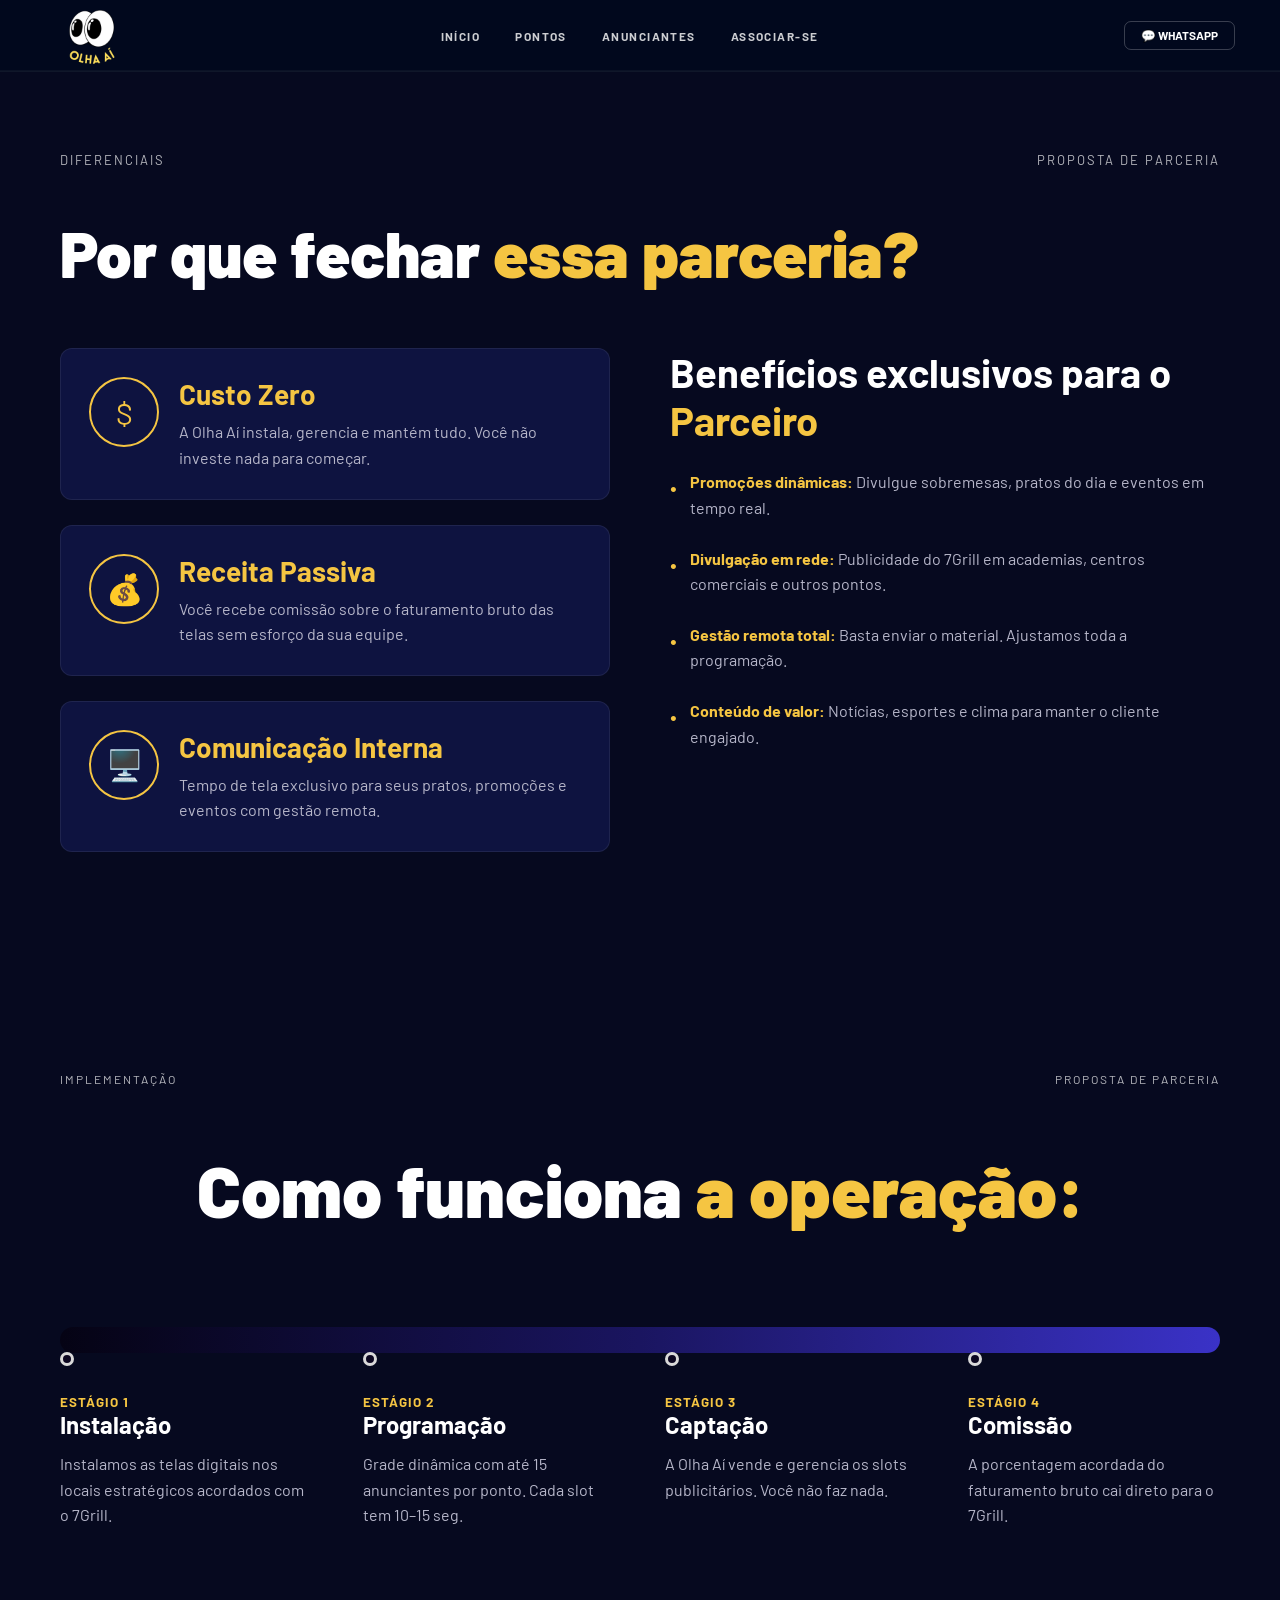
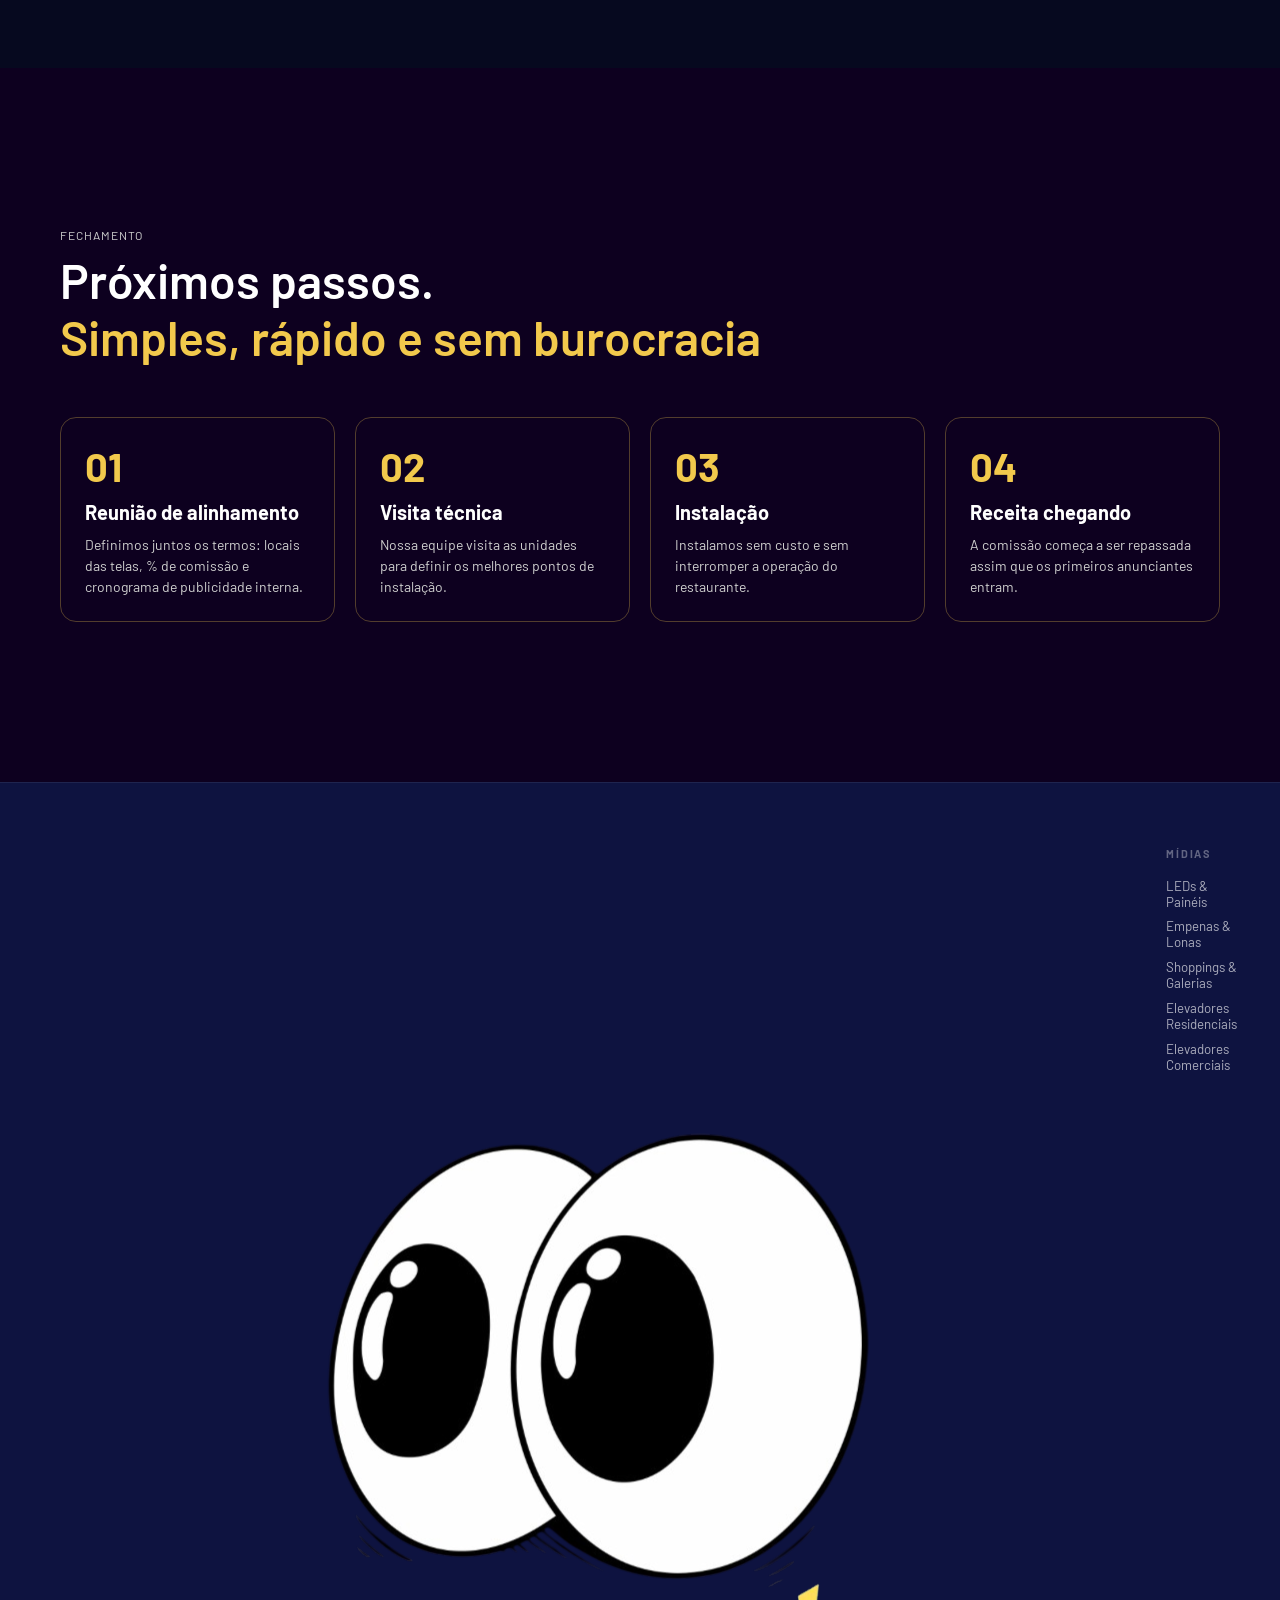
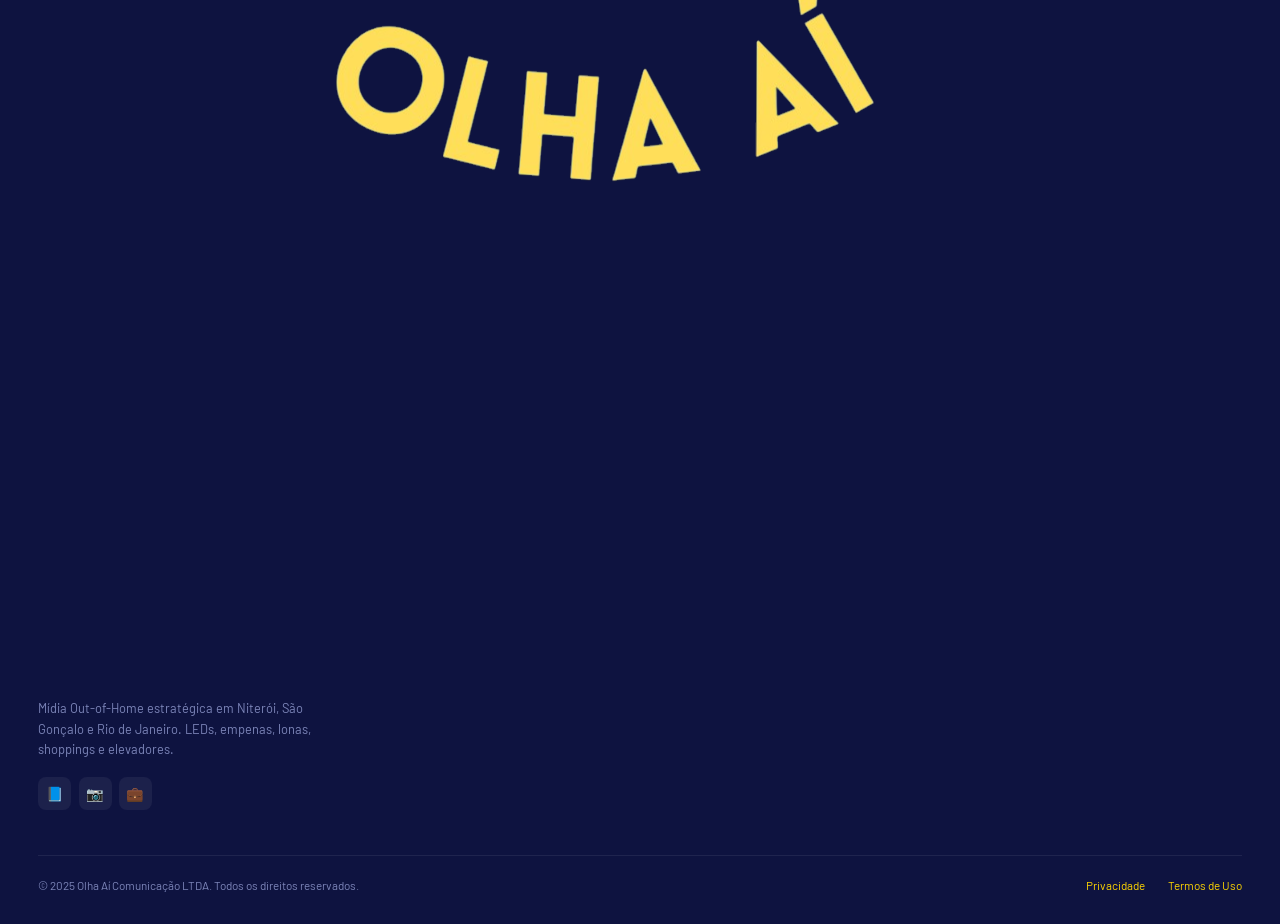
==== commit 3742e776: "Refazer todas as alteracoes de hoje: links de navegacao, carousel com botoes, estilos responsivos co" ====
--- a/associar-se.html
+++ b/associar-se.html
@@ -15,9 +15,9 @@
     <img src="img/logo3.0.png" alt="Olha Aí" class="logo-img" />
   </a>
  <div class="nav-links">
-    <a href="index.html">INÍCIO</a>
-    <a href="#pontos">PONTOS</a>
-    <a href="#clientes">ANUNCIANTES</a>
+    <a href="index.html#inicio">INÍCIO</a>
+    <a href="index.html#pontos">PONTOS</a>
+    <a href="index.html#clientes">ANUNCIANTES</a>
     <a href="associar-se.html">ASSOCIAR-SE</a>
   </div>
   <div class="nav-actions">
--- a/parceriros.css
+++ b/parceriros.css
@@ -301,8 +301,6 @@
   }
 }
 
-}
-
 /* ========== TABLET (768px) ========== */
 @media(max-width:768px){
   .container, .section, .operation{
--- a/style.css
+++ b/style.css
@@ -92,19 +92,6 @@
 .logo-img {
   max-height: 120px;
   margin-top: 20px; 
-  width: auto;
-  display: block;
-  object-fit: contain;
-}
-
-.logo-footer {
-  display: flex;
-  align-items: center;
-  margin-bottom: 1.5rem;
-}
-
-.logo-img-footer {
-  max-height: 80px;
   width: auto;
   display: block;
   object-fit: contain;
@@ -970,8 +957,6 @@
   .card { border-radius: 10px; }
 }
 
-}
-
 /* ========== MOBILE (520px e menor) ========== */
 @media (max-width: 520px) {
   html { font-size: 14px; }
